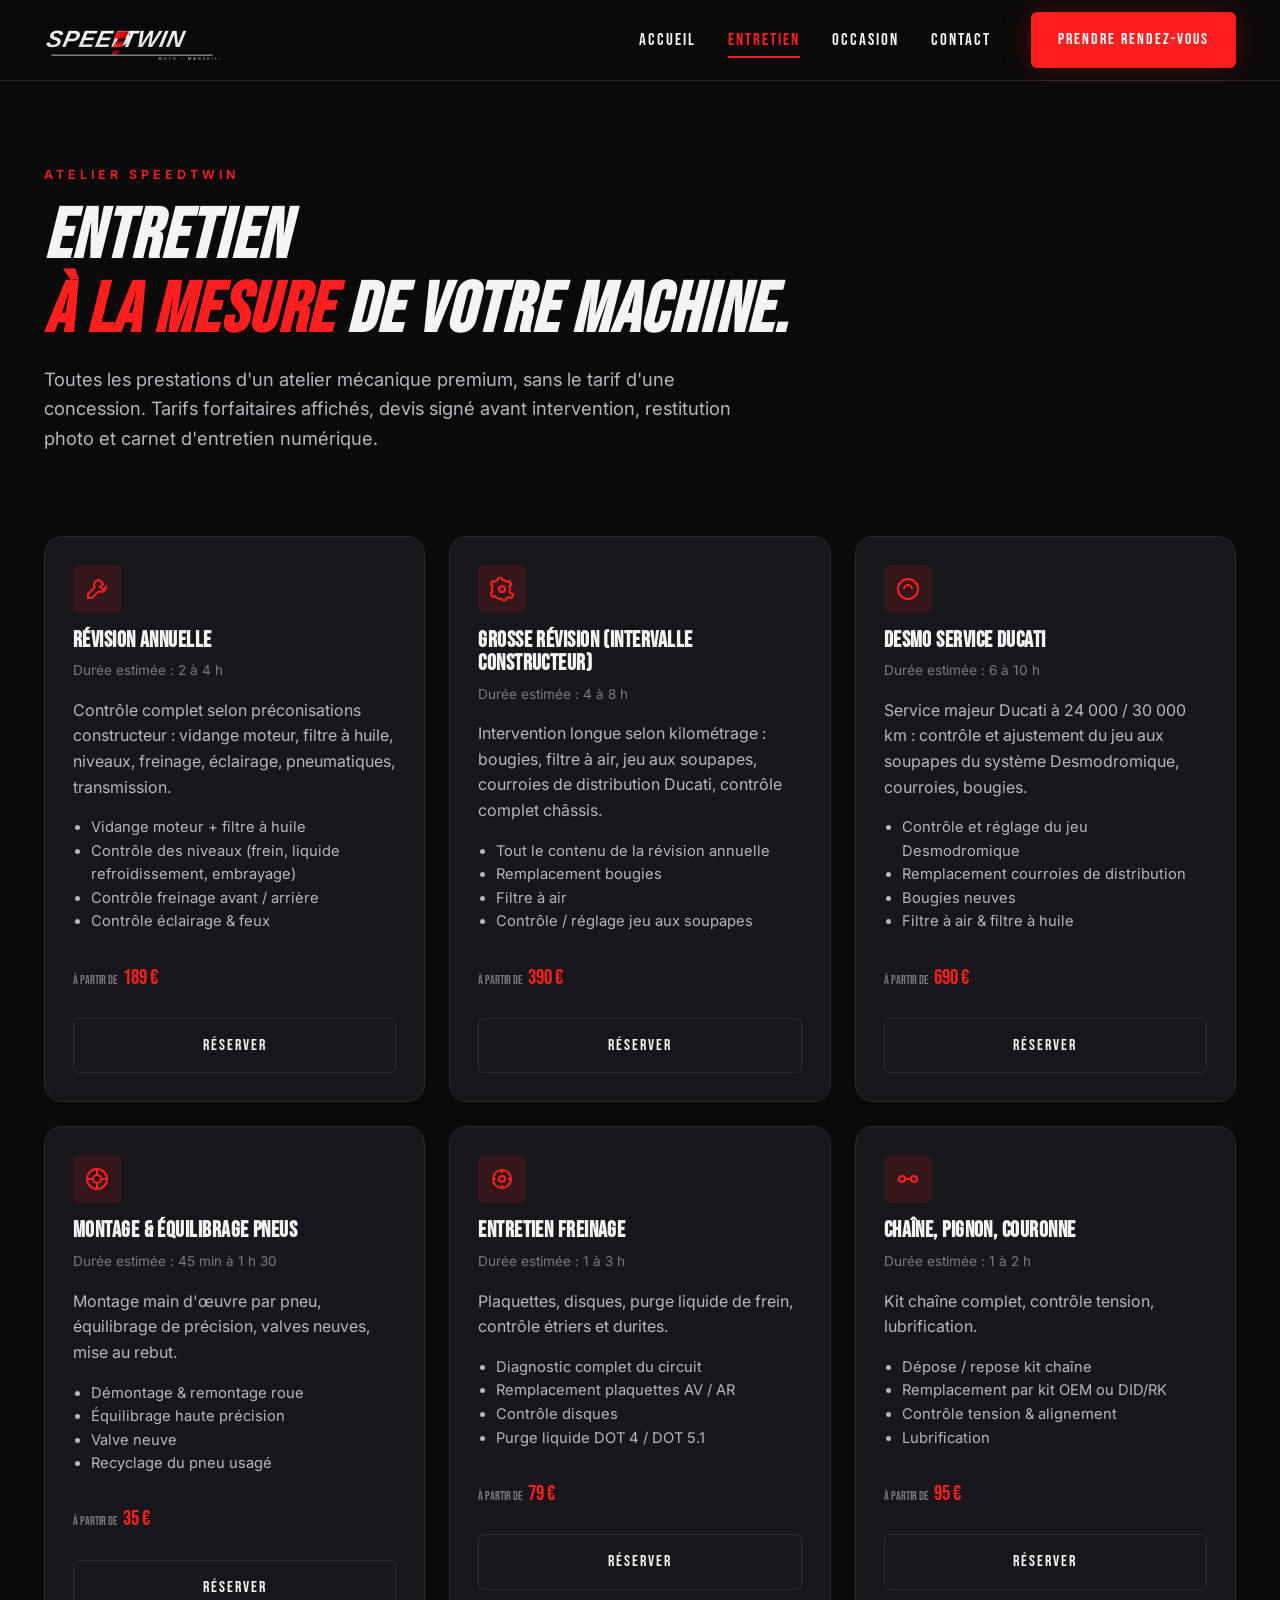
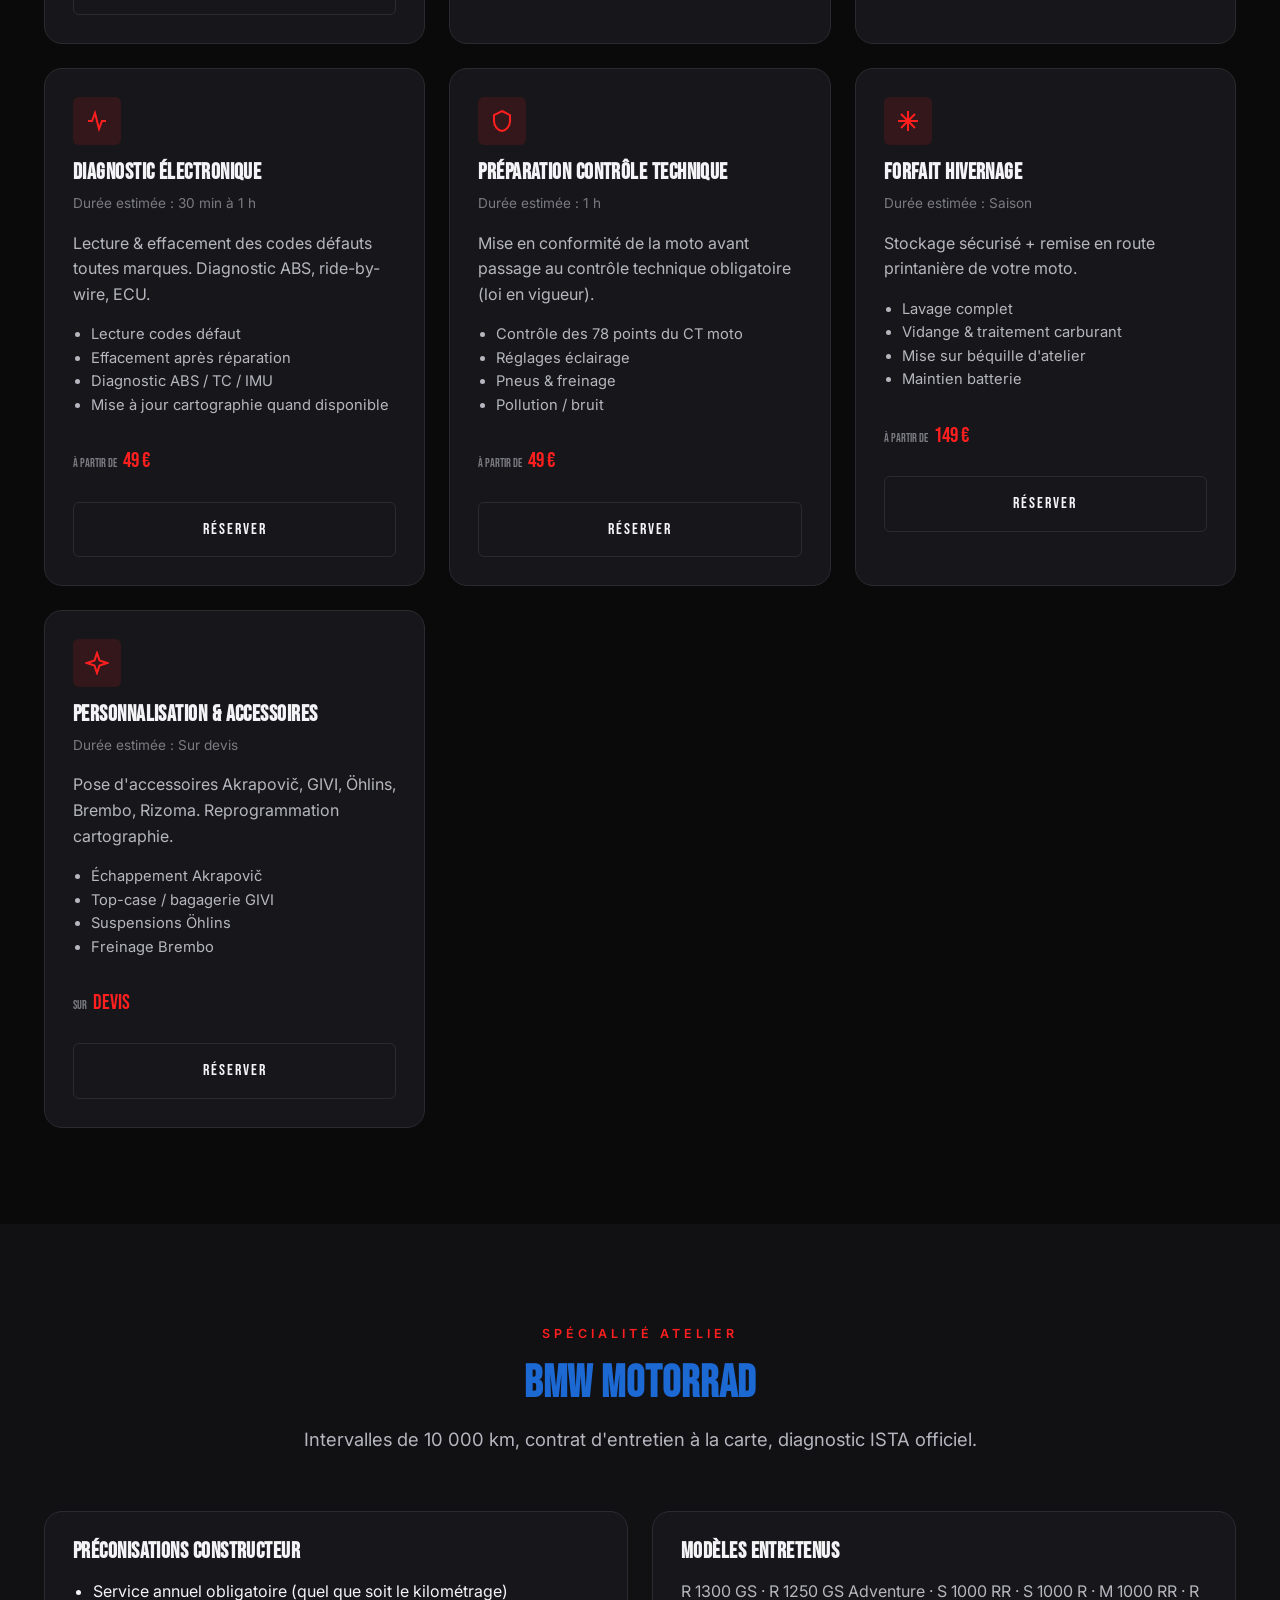
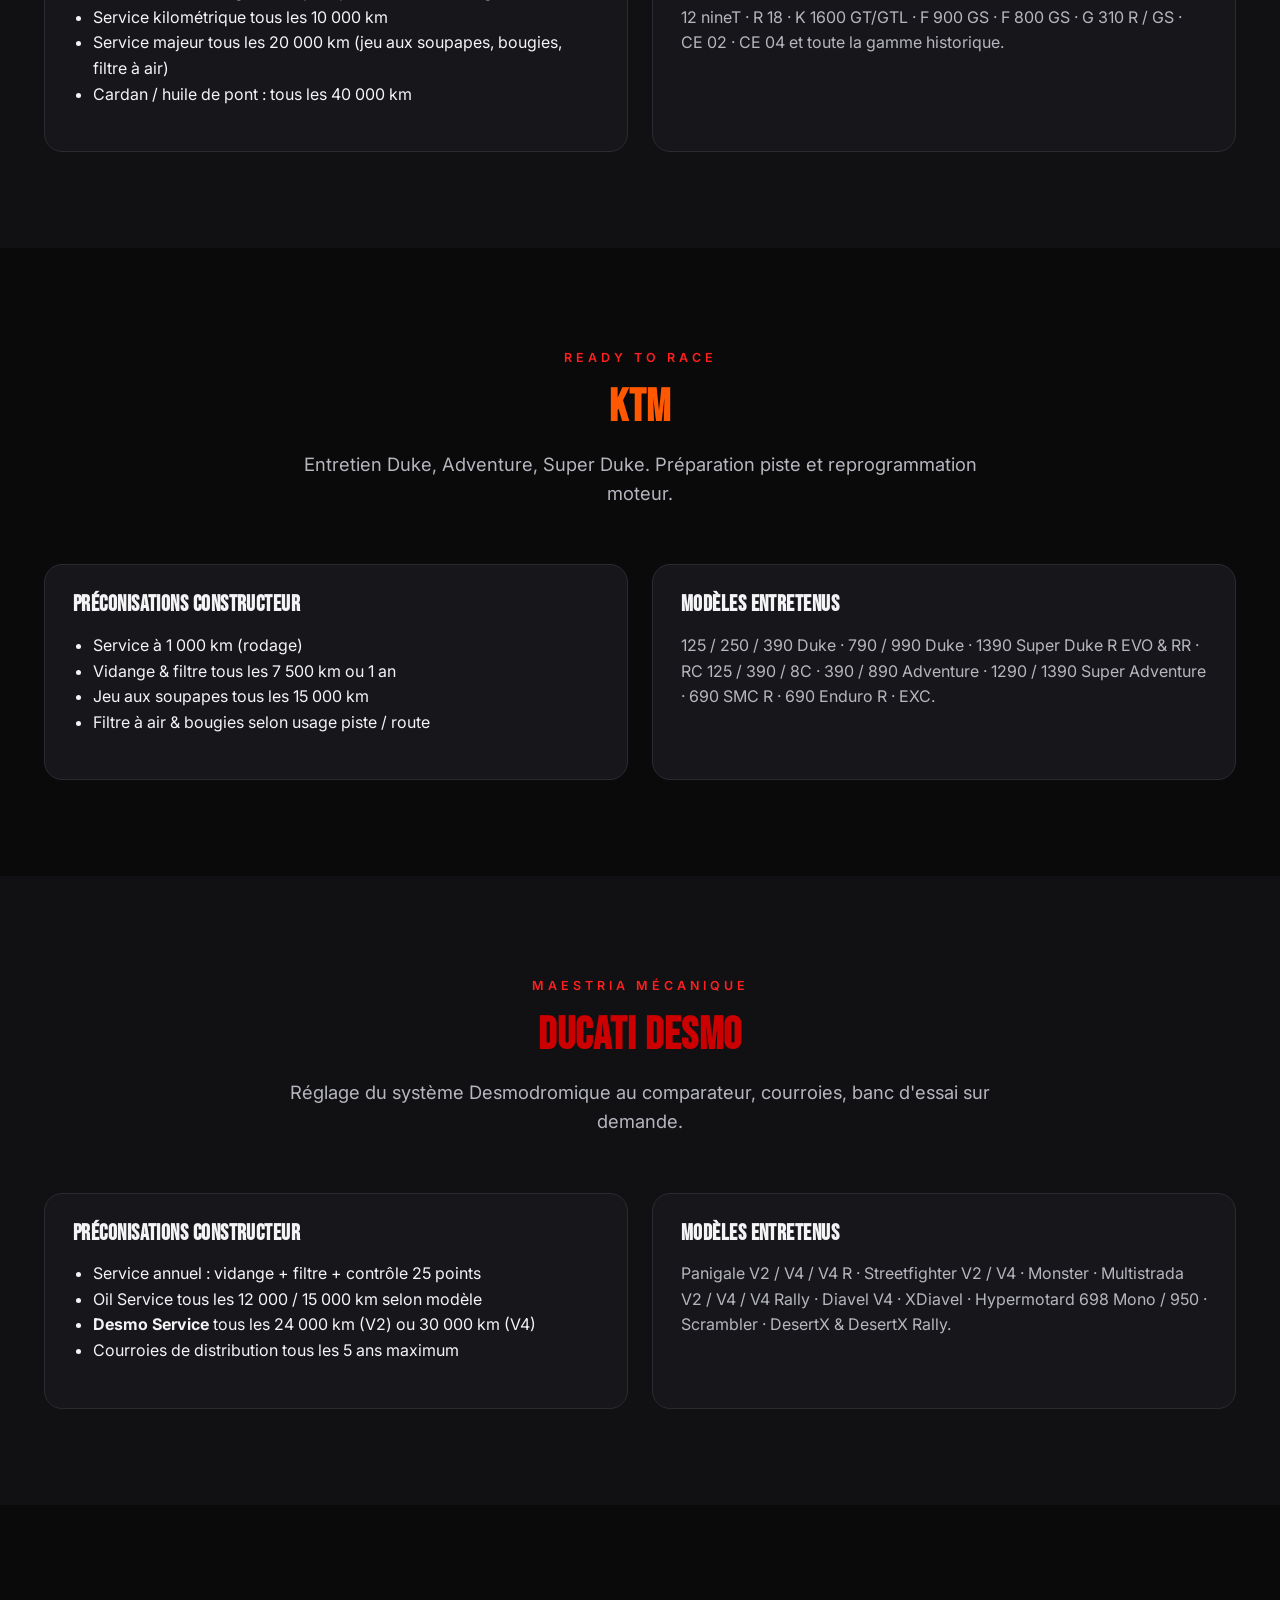
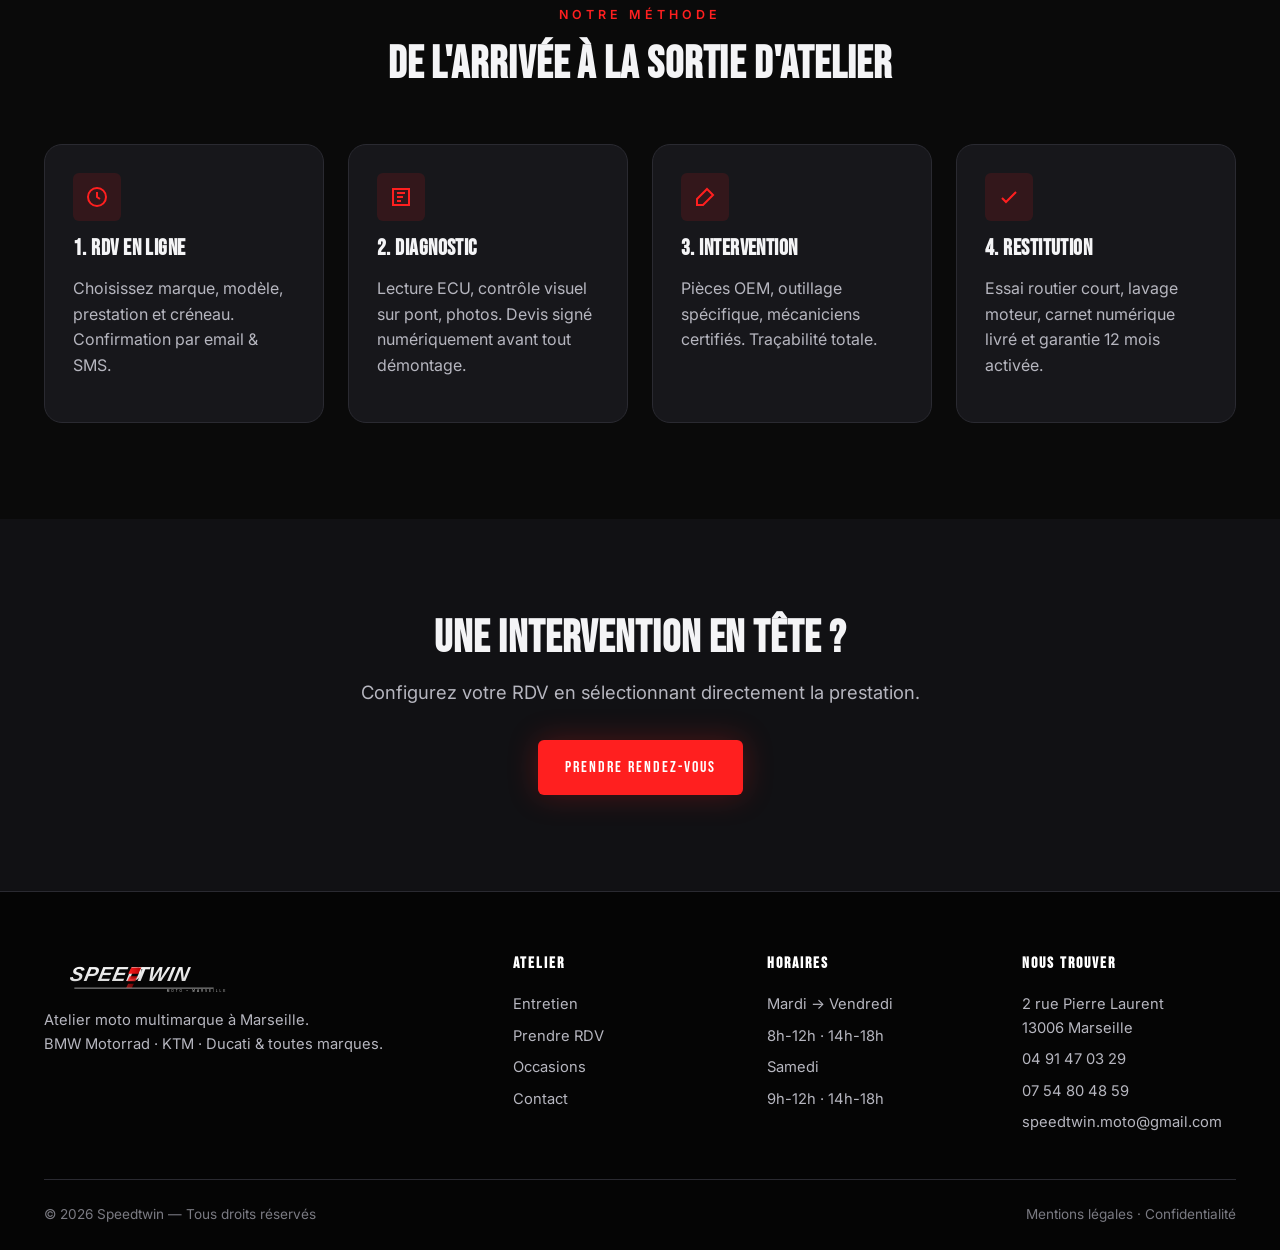
==== entretien.html @ 41dbebc7 "Initial site Speedtwin - atelier moto multimarque - Pages: accueil, entretien, rendez-vous (wizard 5" ====
<!doctype html>
<html lang="fr">
<head>
  <meta charset="utf-8">
  <meta name="viewport" content="width=device-width, initial-scale=1, viewport-fit=cover">
  <meta name="theme-color" content="#0a0a0a">

  <title>Entretien moto BMW, KTM, Ducati à Marseille | Speedtwin</title>
  <meta name="description" content="Révision constructeur, Desmo service Ducati, vidange, freinage, distribution. Tarifs transparents et délais de 48 h à Marseille.">
  <link rel="canonical" href="https://speedtwin-moto.fr/entretien.html">

  <meta property="og:title" content="Entretien moto à Marseille — Speedtwin">
  <meta property="og:description" content="Toutes les prestations atelier : révision, vidange, freinage, Desmo service Ducati, distribution, diagnostic.">
  <meta property="og:image" content="https://speedtwin-moto.fr/assets/img/og-cover.png">
  <meta property="og:type" content="website">

  <link rel="icon" type="image/svg+xml" href="assets/img/favicon.svg">
  <link rel="preconnect" href="https://fonts.googleapis.com">
  <link rel="preconnect" href="https://fonts.gstatic.com" crossorigin>
  <link href="https://fonts.googleapis.com/css2?family=Bebas+Neue&family=Inter:wght@400;500;600;700&display=swap" rel="stylesheet">
  <link rel="stylesheet" href="assets/css/style.css">

  <script type="application/ld+json">
  {
    "@context": "https://schema.org",
    "@type": "Service",
    "serviceType": "Entretien moto",
    "provider": { "@type": "MotorcycleRepair", "name": "Speedtwin", "url": "https://speedtwin-moto.fr/" },
    "areaServed": "Marseille",
    "hasOfferCatalog": {
      "@type": "OfferCatalog",
      "name": "Prestations Speedtwin",
      "itemListElement": [
        { "@type": "Offer", "itemOffered": { "@type": "Service", "name": "Révision annuelle" }, "price": "189", "priceCurrency": "EUR" },
        { "@type": "Offer", "itemOffered": { "@type": "Service", "name": "Grosse révision" }, "price": "390", "priceCurrency": "EUR" },
        { "@type": "Offer", "itemOffered": { "@type": "Service", "name": "Desmo Service Ducati" }, "price": "690", "priceCurrency": "EUR" }
      ]
    }
  }
  </script>
</head>
<body>
  <a href="#main" class="skip-link">Aller au contenu principal</a>

  <header class="site-header">
    <div class="container nav">
      <a href="index.html" class="nav__logo" aria-label="Accueil Speedtwin">
        <img src="assets/img/logo.svg" alt="Speedtwin" width="220" height="55">
      </a>
      <button class="nav__burger" aria-label="Ouvrir le menu" aria-expanded="false" aria-controls="nav-menu">
        <span></span>
      </button>
      <ul class="nav__menu" id="nav-menu">
        <li><a class="nav__link" href="index.html">Accueil</a></li>
        <li><a class="nav__link" href="entretien.html">Entretien</a></li>
        <li><a class="nav__link" href="occasion.html">Occasion</a></li>
        <li><a class="nav__link" href="contact.html">Contact</a></li>
        <li><a class="btn btn--primary nav__cta" href="rendez-vous.html">Prendre rendez-vous</a></li>
      </ul>
    </div>
  </header>

  <main id="main">
    <section style="padding-top:80px;padding-bottom:32px;">
      <div class="container" data-reveal>
        <span class="eyebrow">Atelier Speedtwin</span>
        <h1>Entretien<br><span class="text-accent" style="font-style:italic;">à la mesure</span> de votre machine.</h1>
        <p class="lead mt-2">
          Toutes les prestations d'un atelier mécanique premium, sans le tarif d'une concession.
          Tarifs forfaitaires affichés, devis signé avant intervention, restitution photo et carnet d'entretien numérique.
        </p>
      </div>
    </section>

    <!-- Liste des prestations -->
    <section style="padding-top:32px;" data-reveal>
      <div class="container">
        <div class="grid grid-3" id="services-grid"></div>
      </div>
    </section>

    <!-- Spécialités par marque -->
    <section class="section--alt" id="bmw" data-reveal>
      <div class="container">
        <header class="section__head">
          <span class="eyebrow">Spécialité atelier</span>
          <h2 style="color:var(--color-bmw);">BMW Motorrad</h2>
          <p class="lead" style="margin-inline:auto;">Intervalles de 10 000 km, contrat d'entretien à la carte, diagnostic ISTA officiel.</p>
        </header>
        <div class="grid grid-2">
          <div class="card">
            <h3>Préconisations constructeur</h3>
            <ul style="padding-left:20px;">
              <li>Service annuel obligatoire (quel que soit le kilométrage)</li>
              <li>Service kilométrique tous les 10 000 km</li>
              <li>Service majeur tous les 20 000 km (jeu aux soupapes, bougies, filtre à air)</li>
              <li>Cardan / huile de pont : tous les 40 000 km</li>
            </ul>
          </div>
          <div class="card">
            <h3>Modèles entretenus</h3>
            <p class="text-dim">R 1300 GS · R 1250 GS Adventure · S 1000 RR · S 1000 R · M 1000 RR · R 12 nineT · R 18 · K 1600 GT/GTL · F 900 GS · F 800 GS · G 310 R / GS · CE 02 · CE 04 et toute la gamme historique.</p>
          </div>
        </div>
      </div>
    </section>

    <section id="ktm" data-reveal>
      <div class="container">
        <header class="section__head">
          <span class="eyebrow">Ready to Race</span>
          <h2 style="color:var(--color-ktm);">KTM</h2>
          <p class="lead" style="margin-inline:auto;">Entretien Duke, Adventure, Super Duke. Préparation piste et reprogrammation moteur.</p>
        </header>
        <div class="grid grid-2">
          <div class="card">
            <h3>Préconisations constructeur</h3>
            <ul style="padding-left:20px;">
              <li>Service à 1 000 km (rodage)</li>
              <li>Vidange & filtre tous les 7 500 km ou 1 an</li>
              <li>Jeu aux soupapes tous les 15 000 km</li>
              <li>Filtre à air & bougies selon usage piste / route</li>
            </ul>
          </div>
          <div class="card">
            <h3>Modèles entretenus</h3>
            <p class="text-dim">125 / 250 / 390 Duke · 790 / 990 Duke · 1390 Super Duke R EVO & RR · RC 125 / 390 / 8C · 390 / 890 Adventure · 1290 / 1390 Super Adventure · 690 SMC R · 690 Enduro R · EXC.</p>
          </div>
        </div>
      </div>
    </section>

    <section class="section--alt" id="ducati" data-reveal>
      <div class="container">
        <header class="section__head">
          <span class="eyebrow">Maestria mécanique</span>
          <h2 style="color:var(--color-ducati);">Ducati Desmo</h2>
          <p class="lead" style="margin-inline:auto;">Réglage du système Desmodromique au comparateur, courroies, banc d'essai sur demande.</p>
        </header>
        <div class="grid grid-2">
          <div class="card">
            <h3>Préconisations constructeur</h3>
            <ul style="padding-left:20px;">
              <li>Service annuel : vidange + filtre + contrôle 25 points</li>
              <li>Oil Service tous les 12 000 / 15 000 km selon modèle</li>
              <li><strong>Desmo Service</strong> tous les 24 000 km (V2) ou 30 000 km (V4)</li>
              <li>Courroies de distribution tous les 5 ans maximum</li>
            </ul>
          </div>
          <div class="card">
            <h3>Modèles entretenus</h3>
            <p class="text-dim">Panigale V2 / V4 / V4 R · Streetfighter V2 / V4 · Monster · Multistrada V2 / V4 / V4 Rally · Diavel V4 · XDiavel · Hypermotard 698 Mono / 950 · Scrambler · DesertX & DesertX Rally.</p>
          </div>
        </div>
      </div>
    </section>

    <!-- Process -->
    <section data-reveal>
      <div class="container">
        <header class="section__head">
          <span class="eyebrow">Notre méthode</span>
          <h2>De l'arrivée à la sortie d'atelier</h2>
        </header>
        <div class="grid grid-4">
          <div class="card">
            <span class="card__icon"><svg viewBox="0 0 24 24" fill="none" stroke="currentColor" stroke-width="2"><circle cx="12" cy="12" r="9"/><path d="M12 7v5l3 2"/></svg></span>
            <h3>1. RDV en ligne</h3>
            <p class="text-dim">Choisissez marque, modèle, prestation et créneau. Confirmation par email & SMS.</p>
          </div>
          <div class="card">
            <span class="card__icon"><svg viewBox="0 0 24 24" fill="none" stroke="currentColor" stroke-width="2"><path d="M4 4h16v16H4z"/><path d="M8 8h8M8 12h6M8 16h4"/></svg></span>
            <h3>2. Diagnostic</h3>
            <p class="text-dim">Lecture ECU, contrôle visuel sur pont, photos. Devis signé numériquement avant tout démontage.</p>
          </div>
          <div class="card">
            <span class="card__icon"><svg viewBox="0 0 24 24" fill="none" stroke="currentColor" stroke-width="2"><path d="M14 4l6 6-10 10H4v-6z"/></svg></span>
            <h3>3. Intervention</h3>
            <p class="text-dim">Pièces OEM, outillage spécifique, mécaniciens certifiés. Traçabilité totale.</p>
          </div>
          <div class="card">
            <span class="card__icon"><svg viewBox="0 0 24 24" fill="none" stroke="currentColor" stroke-width="2"><path d="M5 13l4 4L19 7"/></svg></span>
            <h3>4. Restitution</h3>
            <p class="text-dim">Essai routier court, lavage moteur, carnet numérique livré et garantie 12 mois activée.</p>
          </div>
        </div>
      </div>
    </section>

    <section class="section--alt" data-reveal>
      <div class="container text-center">
        <h2>Une intervention en tête ?</h2>
        <p class="lead" style="margin: 16px auto 32px;">Configurez votre RDV en sélectionnant directement la prestation.</p>
        <a href="rendez-vous.html" class="btn btn--primary">Prendre rendez-vous</a>
      </div>
    </section>
  </main>

  <footer class="footer">
    <div class="container">
      <div class="footer__grid">
        <div class="footer__brand">
          <img src="assets/img/logo.svg" alt="Speedtwin" width="200" height="50">
          <p>Atelier moto multimarque à Marseille.<br>BMW Motorrad · KTM · Ducati & toutes marques.</p>
        </div>
        <div>
          <h4>Atelier</h4>
          <ul>
            <li><a href="entretien.html">Entretien</a></li>
            <li><a href="rendez-vous.html">Prendre RDV</a></li>
            <li><a href="occasion.html">Occasions</a></li>
            <li><a href="contact.html">Contact</a></li>
          </ul>
        </div>
        <div>
          <h4>Horaires</h4>
          <ul>
            <li>Mardi → Vendredi</li>
            <li>8h-12h · 14h-18h</li>
            <li>Samedi</li>
            <li>9h-12h · 14h-18h</li>
          </ul>
        </div>
        <div>
          <h4>Nous trouver</h4>
          <ul>
            <li>2 rue Pierre Laurent<br>13006 Marseille</li>
            <li><a href="tel:+33491470329">04 91 47 03 29</a></li>
            <li><a href="tel:+33754804859">07 54 80 48 59</a></li>
            <li><a href="mailto:speedtwin.moto@gmail.com">speedtwin.moto@gmail.com</a></li>
          </ul>
        </div>
      </div>
      <div class="footer__bottom">
        <span>© <span id="y"></span> Speedtwin — Tous droits réservés</span>
        <span><a href="mentions-legales.html">Mentions légales</a> · <a href="mentions-legales.html#confidentialite">Confidentialité</a></span>
      </div>
    </div>
  </footer>

  <script src="assets/js/data.js"></script>
  <script src="assets/js/main.js"></script>
  <script>
    document.getElementById("y").textContent = new Date().getFullYear();

    const ICONS = {
      wrench: '<svg viewBox="0 0 24 24" fill="none" stroke="currentColor" stroke-width="2"><path d="M14 3a5 5 0 0 0-5 5c0 .9.3 1.7.7 2.4L3 17v4h4l6.6-6.6c.7.3 1.5.6 2.4.6a5 5 0 0 0 5-5l-3 3-3-3 3-3a5 5 0 0 0-3-3z"/></svg>',
      gear: '<svg viewBox="0 0 24 24" fill="none" stroke="currentColor" stroke-width="2"><circle cx="12" cy="12" r="3"/><path d="M19.4 15a7.97 7.97 0 0 0 0-6l2.1-1.6-2-3.4-2.5 1A8 8 0 0 0 12 2.5L11.5 0h-3l-.5 2.5A8 8 0 0 0 5 5L2.5 4l-2 3.4L2.6 9a8 8 0 0 0 0 6L.5 16.6l2 3.4 2.5-1a8 8 0 0 0 7 3l.5 2h3l.5-2.5a8 8 0 0 0 3-1.5l2.5 1 2-3.4z"/></svg>',
      ducati: '<svg viewBox="0 0 24 24" fill="none" stroke="currentColor" stroke-width="2"><circle cx="12" cy="12" r="10"/><path d="M8 12a4 4 0 1 1 8 0"/></svg>',
      tire: '<svg viewBox="0 0 24 24" fill="none" stroke="currentColor" stroke-width="2"><circle cx="12" cy="12" r="10"/><circle cx="12" cy="12" r="4"/><path d="M12 2v6M12 16v6M2 12h6M16 12h6"/></svg>',
      brake: '<svg viewBox="0 0 24 24" fill="none" stroke="currentColor" stroke-width="2"><circle cx="12" cy="12" r="9"/><circle cx="12" cy="12" r="3"/><path d="M12 3v3M12 18v3M3 12h3M18 12h3"/></svg>',
      chain: '<svg viewBox="0 0 24 24" fill="none" stroke="currentColor" stroke-width="2"><circle cx="6" cy="12" r="3"/><circle cx="18" cy="12" r="3"/><path d="M9 12h6"/></svg>',
      diag: '<svg viewBox="0 0 24 24" fill="none" stroke="currentColor" stroke-width="2"><path d="M3 12h4l3-8 4 16 3-8h4"/></svg>',
      shield: '<svg viewBox="0 0 24 24" fill="none" stroke="currentColor" stroke-width="2"><path d="M12 2l8 4v6c0 5-3.5 9.5-8 10-4.5-.5-8-5-8-10V6l8-4z"/></svg>',
      snow: '<svg viewBox="0 0 24 24" fill="none" stroke="currentColor" stroke-width="2"><path d="M12 2v20M2 12h20M5 5l14 14M19 5L5 19"/></svg>',
      spark: '<svg viewBox="0 0 24 24" fill="none" stroke="currentColor" stroke-width="2"><path d="M12 2l2.5 7.5L22 12l-7.5 2.5L12 22l-2.5-7.5L2 12l7.5-2.5z"/></svg>'
    };

    const sg = document.getElementById("services-grid");
    if (sg && window.SPEEDTWIN_DATA) {
      window.SPEEDTWIN_DATA.services.forEach(s => {
        const card = document.createElement("article");
        card.className = "card";
        card.innerHTML =
          '<span class="card__icon" aria-hidden="true">' + (ICONS[s.icon] || ICONS.wrench) + '</span>' +
          '<h3>' + s.title + '</h3>' +
          '<p class="card__meta">Durée estimée : ' + s.duration + '</p>' +
          '<p class="text-dim">' + s.desc + '</p>' +
          '<ul style="padding-left:18px;margin-top:12px;color:var(--color-text-dim);font-size:0.92rem;">' +
            s.includes.slice(0,4).map(i => '<li>' + i + '</li>').join('') +
          '</ul>' +
          (s.priceFrom > 0
            ? '<div class="card__price"><small>à partir de</small>' + s.priceFrom + ' €</div>'
            : '<div class="card__price"><small>sur</small>devis</div>') +
          '<a href="rendez-vous.html?service=' + s.id + '" class="btn btn--ghost btn--block mt-3">Réserver</a>';
        sg.appendChild(card);
      });
    }
  </script>
</body>
</html>
---- assets/css/style.css ----
/* ==========================================================================
   Speedtwin - Design System
   Atelier moto multimarque - Marseille
   ========================================================================== */

/* --- 1. Tokens --- */
:root {
  --color-bg: #0a0a0a;
  --color-bg-2: #111114;
  --color-surface: #17171b;
  --color-surface-2: #1f1f25;
  --color-border: #2a2a31;
  --color-text: #f4f4f6;
  --color-text-dim: #b6b6bf;
  --color-text-muted: #7a7a82;
  --color-accent: #ff1f1f;
  --color-accent-hot: #ff4d4d;
  --color-accent-dim: #b30000;
  --color-gold: #d4af37;
  --color-success: #2ecc71;
  --color-warning: #f5a623;
  --color-bmw: #1c69d4;
  --color-ktm: #ff5800;
  --color-ducati: #cc0000;

  --radius-sm: 6px;
  --radius-md: 10px;
  --radius-lg: 18px;
  --radius-xl: 28px;

  --shadow-sm: 0 2px 8px rgba(0,0,0,0.4);
  --shadow-md: 0 12px 32px rgba(0,0,0,0.5);
  --shadow-glow: 0 0 30px rgba(255,31,31,0.25);

  --font-display: "Bebas Neue", "Oswald", "Arial Narrow", sans-serif;
  --font-body: "Inter", "Helvetica Neue", system-ui, -apple-system, sans-serif;

  --container: 1240px;
  --header-h: 80px;

  --ease: cubic-bezier(0.22, 1, 0.36, 1);
}

/* --- 2. Reset --- */
*, *::before, *::after { box-sizing: border-box; }
html { scroll-behavior: smooth; -webkit-text-size-adjust: 100%; }
body {
  margin: 0;
  font-family: var(--font-body);
  font-size: 16px;
  line-height: 1.6;
  color: var(--color-text);
  background: var(--color-bg);
  -webkit-font-smoothing: antialiased;
  -moz-osx-font-smoothing: grayscale;
}
img, svg, video { max-width: 100%; display: block; }
a { color: inherit; text-decoration: none; transition: color .2s var(--ease); }
a:hover { color: var(--color-accent); }
button { font-family: inherit; cursor: pointer; border: 0; background: none; color: inherit; }
input, select, textarea {
  font-family: inherit;
  font-size: 1rem;
  color: var(--color-text);
  background: var(--color-surface);
  border: 1px solid var(--color-border);
  border-radius: var(--radius-sm);
  padding: 12px 14px;
  width: 100%;
  transition: border-color .15s var(--ease), box-shadow .15s var(--ease);
}
input:focus, select:focus, textarea:focus {
  outline: 0;
  border-color: var(--color-accent);
  box-shadow: 0 0 0 3px rgba(255,31,31,0.2);
}

/* --- 3. Layout --- */
.container {
  width: 100%;
  max-width: var(--container);
  margin: 0 auto;
  padding: 0 24px;
}
section { padding: 96px 0; position: relative; }
@media (max-width: 768px) { section { padding: 64px 0; } }

.grid { display: grid; gap: 24px; }
.grid-2 { grid-template-columns: repeat(2, 1fr); }
.grid-3 { grid-template-columns: repeat(3, 1fr); }
.grid-4 { grid-template-columns: repeat(4, 1fr); }
@media (max-width: 980px) {
  .grid-3, .grid-4 { grid-template-columns: repeat(2, 1fr); }
}
@media (max-width: 640px) {
  .grid-2, .grid-3, .grid-4 { grid-template-columns: 1fr; }
}

/* --- 4. Typography --- */
h1, h2, h3, h4 { font-family: var(--font-display); font-weight: 700; line-height: 1.05; margin: 0; letter-spacing: 0.02em; }
h1 { font-size: clamp(2.4rem, 6vw, 4.4rem); font-style: italic; text-transform: uppercase; }
h2 { font-size: clamp(1.8rem, 4vw, 2.8rem); text-transform: uppercase; }
h3 { font-size: 1.4rem; text-transform: uppercase; }
.eyebrow {
  display: inline-block;
  font-size: 0.78rem;
  letter-spacing: 4px;
  text-transform: uppercase;
  color: var(--color-accent);
  font-weight: 600;
  margin-bottom: 16px;
}
.lead { font-size: 1.15rem; color: var(--color-text-dim); max-width: 720px; }

/* --- 5. Buttons --- */
.btn {
  display: inline-flex; align-items: center; gap: 10px;
  padding: 14px 26px;
  font-family: var(--font-display);
  font-size: 1rem; letter-spacing: 2px;
  text-transform: uppercase;
  border-radius: var(--radius-sm);
  transition: transform .15s var(--ease), background .2s var(--ease), box-shadow .2s var(--ease);
  cursor: pointer;
  border: 1px solid transparent;
}
.btn--primary { background: var(--color-accent); color: #fff; box-shadow: var(--shadow-glow); }
.btn--primary:hover { background: var(--color-accent-hot); color: #fff; transform: translateY(-2px); }
.btn--ghost { background: transparent; color: var(--color-text); border-color: var(--color-border); }
.btn--ghost:hover { border-color: var(--color-accent); color: var(--color-accent); }
.btn--block { width: 100%; justify-content: center; }
.btn[disabled] { opacity: 0.4; pointer-events: none; }

/* --- 6. Header / Nav --- */
.site-header {
  position: sticky; top: 0; z-index: 50;
  background: rgba(10,10,10,0.85);
  backdrop-filter: blur(14px);
  -webkit-backdrop-filter: blur(14px);
  border-bottom: 1px solid var(--color-border);
}
.nav {
  display: flex; align-items: center; justify-content: space-between;
  height: var(--header-h);
}
.nav__logo img { height: 44px; width: auto; }
.nav__menu {
  display: flex; align-items: center; gap: 32px;
  list-style: none; margin: 0; padding: 0;
}
.nav__link {
  font-family: var(--font-display);
  font-size: 1.05rem;
  letter-spacing: 2px;
  text-transform: uppercase;
  position: relative;
  padding: 6px 0;
}
.nav__link.active { color: var(--color-accent); }
.nav__link.active::after,
.nav__link:hover::after {
  content: ""; position: absolute; left: 0; right: 0; bottom: -2px;
  height: 2px; background: var(--color-accent);
}
.nav__cta { margin-left: 8px; }

.nav__burger {
  display: none;
  width: 44px; height: 44px;
  align-items: center; justify-content: center;
}
.nav__burger span {
  display: block; width: 24px; height: 2px; background: #fff;
  position: relative;
}
.nav__burger span::before,
.nav__burger span::after {
  content: ""; position: absolute; left: 0; right: 0; height: 2px; background: #fff;
}
.nav__burger span::before { top: -7px; }
.nav__burger span::after { top: 7px; }

@media (max-width: 980px) {
  .nav__menu {
    position: fixed; inset: var(--header-h) 0 auto 0;
    flex-direction: column; align-items: stretch;
    background: var(--color-bg-2);
    padding: 24px;
    border-bottom: 1px solid var(--color-border);
    transform: translateY(-110%);
    transition: transform .3s var(--ease);
    gap: 4px;
  }
  .nav__menu.open { transform: translateY(0); }
  .nav__menu li { border-bottom: 1px solid var(--color-border); }
  .nav__menu li:last-child { border-bottom: 0; }
  .nav__link { display: block; padding: 16px 0; }
  .nav__cta { margin: 16px 0 0 0; }
  .nav__burger { display: inline-flex; }
}

/* --- 7. Hero --- */
.hero {
  position: relative;
  min-height: calc(100vh - var(--header-h));
  display: flex; align-items: center;
  overflow: hidden;
  background:
    radial-gradient(ellipse at 70% 30%, rgba(255,31,31,0.18), transparent 60%),
    radial-gradient(ellipse at 0% 80%, rgba(28,105,212,0.12), transparent 60%),
    linear-gradient(180deg, #0a0a0a 0%, #050505 100%);
}
.hero__cubes {
  position: absolute; inset: 0;
  background-image:
    linear-gradient(rgba(255,255,255,0.04) 1px, transparent 1px),
    linear-gradient(90deg, rgba(255,255,255,0.04) 1px, transparent 1px);
  background-size: 80px 80px;
  mask-image: radial-gradient(ellipse at center, #000 30%, transparent 80%);
  pointer-events: none;
}
.hero__content { position: relative; z-index: 2; max-width: 760px; padding: 80px 0; }
.hero__content h1 strong {
  color: var(--color-accent);
  font-style: italic;
  font-weight: 700;
}
.hero__sub {
  font-size: 1.2rem;
  color: var(--color-text-dim);
  margin: 24px 0 36px;
  max-width: 560px;
}
.hero__cta { display: flex; flex-wrap: wrap; gap: 16px; }
.hero__meta {
  display: flex; gap: 32px; margin-top: 56px;
  flex-wrap: wrap;
}
.hero__meta div { display: flex; gap: 12px; align-items: center; }
.hero__meta strong { color: #fff; font-family: var(--font-display); font-size: 1.6rem; }
.hero__meta span { color: var(--color-text-dim); font-size: 0.9rem; }

/* --- 8. Cards --- */
.card {
  background: var(--color-surface);
  border: 1px solid var(--color-border);
  border-radius: var(--radius-lg);
  padding: 28px;
  transition: transform .2s var(--ease), border-color .2s var(--ease), box-shadow .2s var(--ease);
  position: relative;
  overflow: hidden;
}
.card:hover {
  transform: translateY(-4px);
  border-color: var(--color-accent);
  box-shadow: var(--shadow-md);
}
.card__icon {
  width: 48px; height: 48px;
  display: inline-flex; align-items: center; justify-content: center;
  border-radius: var(--radius-sm);
  background: rgba(255,31,31,0.12);
  color: var(--color-accent);
  margin-bottom: 16px;
}
.card__icon svg { width: 24px; height: 24px; }
.card h3 { margin-bottom: 8px; }
.card__meta { font-size: 0.85rem; color: var(--color-text-muted); margin: 4px 0 12px; }
.card__price {
  display: inline-block;
  font-family: var(--font-display);
  font-size: 1.3rem;
  color: var(--color-accent);
  margin-top: 12px;
}
.card__price small { font-size: 0.75rem; color: var(--color-text-muted); margin-right: 6px; }

/* --- 9. Brand chips --- */
.brand-grid { display: grid; grid-template-columns: repeat(3, 1fr); gap: 24px; }
@media (max-width: 768px) { .brand-grid { grid-template-columns: 1fr; } }
.brand-card {
  background: var(--color-surface);
  border: 1px solid var(--color-border);
  border-radius: var(--radius-lg);
  padding: 40px 32px;
  text-align: center;
  position: relative;
  overflow: hidden;
  transition: transform .25s var(--ease), border-color .25s var(--ease);
}
.brand-card:hover { transform: translateY(-6px); }
.brand-card::before {
  content: ""; position: absolute; inset: 0;
  background: linear-gradient(135deg, var(--brand-color, var(--color-accent)) 0%, transparent 60%);
  opacity: 0.08; pointer-events: none;
}
.brand-card[data-brand="bmw"] { --brand-color: var(--color-bmw); }
.brand-card[data-brand="ktm"] { --brand-color: var(--color-ktm); }
.brand-card[data-brand="ducati"] { --brand-color: var(--color-ducati); }
.brand-card:hover { border-color: var(--brand-color, var(--color-accent)); }
.brand-card__logo { height: 80px; display: flex; align-items: center; justify-content: center; margin-bottom: 24px; }
.brand-card__logo svg, .brand-card__logo img { max-height: 80px; max-width: 200px; }
.brand-card__models { color: var(--color-text-dim); font-size: 0.95rem; }

/* --- 10. Packages --- */
.pack {
  background: var(--color-surface);
  border: 1px solid var(--color-border);
  border-radius: var(--radius-lg);
  padding: 36px 30px;
  position: relative;
  display: flex; flex-direction: column;
}
.pack--featured {
  border-color: var(--color-accent);
  background: linear-gradient(160deg, rgba(255,31,31,0.08), transparent 60%), var(--color-surface);
  box-shadow: var(--shadow-glow);
}
.pack__badge {
  position: absolute; top: -14px; left: 50%; transform: translateX(-50%);
  background: var(--color-accent);
  color: #fff;
  font-family: var(--font-display); letter-spacing: 2px;
  padding: 6px 14px; border-radius: 999px; font-size: 0.78rem;
}
.pack__price {
  font-family: var(--font-display);
  font-size: 3rem;
  color: #fff;
  margin: 16px 0;
  display: flex; align-items: baseline; gap: 6px;
}
.pack__price small { font-size: 1rem; color: var(--color-text-muted); }
.pack ul { list-style: none; padding: 0; margin: 16px 0 28px; }
.pack ul li {
  padding: 10px 0 10px 28px;
  border-bottom: 1px solid var(--color-border);
  position: relative;
  color: var(--color-text-dim);
}
.pack ul li::before {
  content: ""; position: absolute; left: 0; top: 14px;
  width: 16px; height: 16px;
  background: var(--color-accent);
  mask: url("data:image/svg+xml;utf8,<svg xmlns='http://www.w3.org/2000/svg' viewBox='0 0 24 24'><path d='M9 16.2l-3.5-3.5L4 14.2l5 5L20 8.2l-1.5-1.5z' fill='black'/></svg>") center/contain no-repeat;
}

/* --- 11. Booking wizard --- */
.wizard {
  background: var(--color-surface);
  border: 1px solid var(--color-border);
  border-radius: var(--radius-xl);
  padding: 40px;
  box-shadow: var(--shadow-md);
}
@media (max-width: 768px) { .wizard { padding: 24px; border-radius: var(--radius-lg); } }
.wizard__steps {
  display: flex; gap: 0;
  margin-bottom: 32px;
  list-style: none; padding: 0;
  position: relative;
  flex-wrap: wrap;
}
.wizard__step {
  flex: 1; min-width: 90px;
  text-align: center;
  font-family: var(--font-display);
  letter-spacing: 1.5px;
  color: var(--color-text-muted);
  padding: 12px 8px;
  border-bottom: 2px solid var(--color-border);
  position: relative;
  font-size: 0.85rem;
}
.wizard__step.is-active { color: var(--color-accent); border-color: var(--color-accent); }
.wizard__step.is-done { color: #fff; border-color: var(--color-text); }
.wizard__step::before {
  content: counter(step);
  counter-increment: step;
  display: inline-flex; align-items: center; justify-content: center;
  width: 28px; height: 28px;
  background: var(--color-bg);
  border: 1px solid var(--color-border);
  border-radius: 50%;
  margin-right: 8px;
  font-size: 0.85rem;
}
.wizard__steps { counter-reset: step; }
.wizard__step.is-active::before { background: var(--color-accent); color: #fff; border-color: var(--color-accent); }
.wizard__step.is-done::before { background: #fff; color: #000; border-color: #fff; }

.wizard__panel { display: none; }
.wizard__panel.is-active { display: block; animation: fadein .25s var(--ease); }
@keyframes fadein { from { opacity: 0; transform: translateY(6px); } to { opacity: 1; transform: translateY(0); } }

.wizard__nav {
  margin-top: 32px;
  display: flex; gap: 16px; justify-content: space-between;
  flex-wrap: wrap;
}

.field-group { display: grid; gap: 16px; }
.field label {
  display: block; margin-bottom: 6px;
  font-size: 0.85rem; letter-spacing: 1px; text-transform: uppercase;
  color: var(--color-text-dim);
}
.field--required label::after {
  content: " *"; color: var(--color-accent);
}

.choice-grid {
  display: grid; grid-template-columns: repeat(auto-fit, minmax(180px, 1fr));
  gap: 12px;
}
.choice {
  padding: 18px;
  border: 1px solid var(--color-border);
  border-radius: var(--radius-md);
  background: var(--color-bg-2);
  cursor: pointer;
  transition: all .15s var(--ease);
  text-align: left;
  display: flex; flex-direction: column; gap: 4px;
}
.choice:hover { border-color: var(--color-accent); }
.choice.is-selected {
  border-color: var(--color-accent);
  background: linear-gradient(135deg, rgba(255,31,31,0.12), transparent);
  box-shadow: 0 0 0 2px rgba(255,31,31,0.25);
}
.choice strong { font-family: var(--font-display); letter-spacing: 1.5px; font-size: 1.05rem; }
.choice small { color: var(--color-text-muted); font-size: 0.78rem; }

.summary {
  background: var(--color-bg-2);
  border: 1px dashed var(--color-border);
  border-radius: var(--radius-md);
  padding: 20px;
  margin-top: 24px;
}
.summary dl { display: grid; grid-template-columns: 1fr 1fr; gap: 8px 16px; margin: 0; }
.summary dt { color: var(--color-text-muted); font-size: 0.85rem; }
.summary dd { margin: 0; font-weight: 500; }

.slot-grid {
  display: grid;
  grid-template-columns: repeat(auto-fill, minmax(120px, 1fr));
  gap: 8px;
}
.slot {
  padding: 12px; text-align: center;
  border: 1px solid var(--color-border);
  border-radius: var(--radius-sm);
  background: var(--color-bg-2);
  cursor: pointer;
  font-variant-numeric: tabular-nums;
}
.slot:hover { border-color: var(--color-accent); }
.slot.is-selected { background: var(--color-accent); border-color: var(--color-accent); color: #fff; }
.slot[disabled], .slot.disabled { opacity: 0.3; pointer-events: none; }

/* --- 12. Sections variants --- */
.section--alt { background: var(--color-bg-2); }
.section__head { text-align: center; margin-bottom: 56px; }
.section__head h2 { margin-bottom: 12px; }

/* --- 13. Trust band --- */
.trust {
  background: var(--color-bg-2);
  border-top: 1px solid var(--color-border);
  border-bottom: 1px solid var(--color-border);
}
.trust__grid {
  display: grid; grid-template-columns: repeat(4, 1fr);
  gap: 24px; padding: 32px 0;
}
@media (max-width: 768px) { .trust__grid { grid-template-columns: repeat(2, 1fr); } }
.trust__item {
  display: flex; gap: 16px; align-items: center;
}
.trust__item svg { width: 36px; height: 36px; color: var(--color-accent); flex-shrink: 0; }
.trust__item strong { display: block; font-family: var(--font-display); font-size: 1.05rem; letter-spacing: 1.5px; }
.trust__item span { font-size: 0.85rem; color: var(--color-text-muted); }

/* --- 14. Partners --- */
.partners {
  padding: 56px 0;
  border-top: 1px solid var(--color-border);
  background: #050505;
}
.partners__grid {
  display: grid; grid-template-columns: repeat(8, 1fr);
  gap: 32px; align-items: center;
}
@media (max-width: 980px) { .partners__grid { grid-template-columns: repeat(4, 1fr); } }
@media (max-width: 480px) { .partners__grid { grid-template-columns: repeat(2, 1fr); } }
.partners__item {
  font-family: var(--font-display);
  letter-spacing: 2px;
  text-align: center;
  color: var(--color-text-muted);
  font-size: 1rem;
  padding: 8px;
  border-radius: var(--radius-sm);
  border: 1px solid var(--color-border);
  transition: color .2s, border-color .2s;
}
.partners__item:hover { color: var(--color-accent); border-color: var(--color-accent); }

/* --- 15. Occasion --- */
.moto-card {
  background: var(--color-surface);
  border: 1px solid var(--color-border);
  border-radius: var(--radius-lg);
  overflow: hidden;
  display: flex; flex-direction: column;
  transition: transform .2s var(--ease), border-color .2s var(--ease);
}
.moto-card:hover { transform: translateY(-4px); border-color: var(--color-accent); }
.moto-card__media {
  aspect-ratio: 16/10;
  background: linear-gradient(135deg, #1a1a1f, #0a0a0a);
  display: flex; align-items: center; justify-content: center;
  position: relative;
}
.moto-card__media::after {
  content: "📷";
  font-size: 3rem; opacity: 0.2;
}
.moto-card__badge {
  position: absolute; top: 12px; left: 12px;
  background: var(--color-accent); color: #fff;
  padding: 4px 10px; border-radius: 999px;
  font-size: 0.75rem; font-family: var(--font-display); letter-spacing: 1.5px;
}
.moto-card__body { padding: 20px; flex: 1; display: flex; flex-direction: column; }
.moto-card__body h3 { font-size: 1.2rem; margin-bottom: 8px; }
.moto-card__specs {
  display: flex; gap: 12px; flex-wrap: wrap;
  font-size: 0.85rem; color: var(--color-text-muted);
  margin-bottom: 14px;
}
.moto-card__specs span { display: inline-flex; gap: 4px; align-items: center; }
.moto-card__price { font-family: var(--font-display); font-size: 1.6rem; color: var(--color-accent); margin-top: auto; }

.filters {
  display: flex; flex-wrap: wrap; gap: 8px;
  margin-bottom: 32px;
}
.filter {
  padding: 8px 16px;
  border: 1px solid var(--color-border);
  border-radius: 999px;
  font-size: 0.85rem;
  background: var(--color-surface);
  cursor: pointer;
}
.filter.is-active { background: var(--color-accent); border-color: var(--color-accent); color: #fff; }

/* --- 16. FAQ --- */
.faq { max-width: 800px; margin: 0 auto; }
.faq details {
  border-bottom: 1px solid var(--color-border);
  padding: 18px 0;
}
.faq summary {
  cursor: pointer;
  font-family: var(--font-display);
  font-size: 1.1rem;
  letter-spacing: 1.5px;
  list-style: none;
  display: flex; justify-content: space-between; align-items: center; gap: 16px;
}
.faq summary::-webkit-details-marker { display: none; }
.faq summary::after {
  content: "+";
  font-size: 1.6rem;
  transition: transform .2s;
  color: var(--color-accent);
}
.faq details[open] summary::after { transform: rotate(45deg); }
.faq details p { color: var(--color-text-dim); margin: 12px 0 0; }

/* --- 17. Contact / Map --- */
.info-grid { display: grid; grid-template-columns: 1fr 1fr; gap: 32px; }
@media (max-width: 768px) { .info-grid { grid-template-columns: 1fr; } }
.info-card {
  background: var(--color-surface);
  border: 1px solid var(--color-border);
  border-radius: var(--radius-lg);
  padding: 32px;
}
.info-card h3 { margin-bottom: 16px; }
.info-card dl { display: grid; gap: 16px; margin: 0; }
.info-card dt { font-size: 0.78rem; letter-spacing: 2px; text-transform: uppercase; color: var(--color-text-muted); }
.info-card dd { margin: 4px 0 0; font-size: 1.05rem; }
.map { aspect-ratio: 4/3; border-radius: var(--radius-lg); overflow: hidden; border: 1px solid var(--color-border); }
.map iframe { width: 100%; height: 100%; border: 0; filter: invert(0.92) hue-rotate(180deg); }

/* --- 18. Footer --- */
.footer {
  background: #050505;
  padding: 64px 0 24px;
  border-top: 1px solid var(--color-border);
  color: var(--color-text-dim);
  font-size: 0.92rem;
}
.footer__grid {
  display: grid; grid-template-columns: 2fr 1fr 1fr 1fr;
  gap: 40px;
  margin-bottom: 40px;
}
@media (max-width: 768px) { .footer__grid { grid-template-columns: 1fr 1fr; } }
@media (max-width: 480px) { .footer__grid { grid-template-columns: 1fr; } }
.footer h4 {
  font-family: var(--font-display);
  font-size: 1rem; letter-spacing: 2px;
  color: #fff; margin-bottom: 16px;
}
.footer ul { list-style: none; padding: 0; margin: 0; }
.footer ul li { padding: 4px 0; }
.footer__bottom {
  border-top: 1px solid var(--color-border);
  padding-top: 24px;
  display: flex; justify-content: space-between; flex-wrap: wrap; gap: 12px;
  font-size: 0.85rem;
  color: var(--color-text-muted);
}
.footer__brand img { height: 38px; margin-bottom: 12px; }

/* --- 19. Toast / Notification --- */
.toast {
  position: fixed; bottom: 24px; right: 24px; z-index: 100;
  background: var(--color-surface);
  border: 1px solid var(--color-accent);
  color: #fff;
  padding: 16px 20px;
  border-radius: var(--radius-md);
  box-shadow: var(--shadow-md);
  transform: translateY(140%);
  transition: transform .3s var(--ease);
  max-width: 360px;
}
.toast.is-visible { transform: translateY(0); }
.toast strong { display: block; margin-bottom: 4px; font-family: var(--font-display); letter-spacing: 1.5px; }

/* --- 20. Utilities --- */
.text-center { text-align: center; }
.text-accent { color: var(--color-accent); }
.text-dim { color: var(--color-text-dim); }
.mt-1 { margin-top: 8px; } .mt-2 { margin-top: 16px; } .mt-3 { margin-top: 24px; } .mt-4 { margin-top: 32px; }
.mb-1 { margin-bottom: 8px; } .mb-2 { margin-bottom: 16px; } .mb-3 { margin-bottom: 24px; } .mb-4 { margin-bottom: 32px; }
.flex { display: flex; }
.gap-2 { gap: 16px; }
.between { justify-content: space-between; }
.center { align-items: center; }
.wrap { flex-wrap: wrap; }
.sr-only {
  position: absolute; width: 1px; height: 1px;
  padding: 0; margin: -1px; overflow: hidden;
  clip: rect(0,0,0,0); white-space: nowrap; border: 0;
}

/* --- 21. Skip link --- */
.skip-link {
  position: absolute; left: -9999px; top: 8px;
  background: var(--color-accent); color: #fff;
  padding: 8px 16px; border-radius: var(--radius-sm); z-index: 100;
}
.skip-link:focus { left: 8px; }

/* --- 22. Animations on scroll --- */
[data-reveal] {
  opacity: 0; transform: translateY(20px);
  transition: opacity .6s var(--ease), transform .6s var(--ease);
}
[data-reveal].is-revealed { opacity: 1; transform: none; }

@media (prefers-reduced-motion: reduce) {
  *, *::before, *::after {
    animation-duration: 0.01ms !important;
    transition-duration: 0.01ms !important;
    scroll-behavior: auto !important;
  }
}
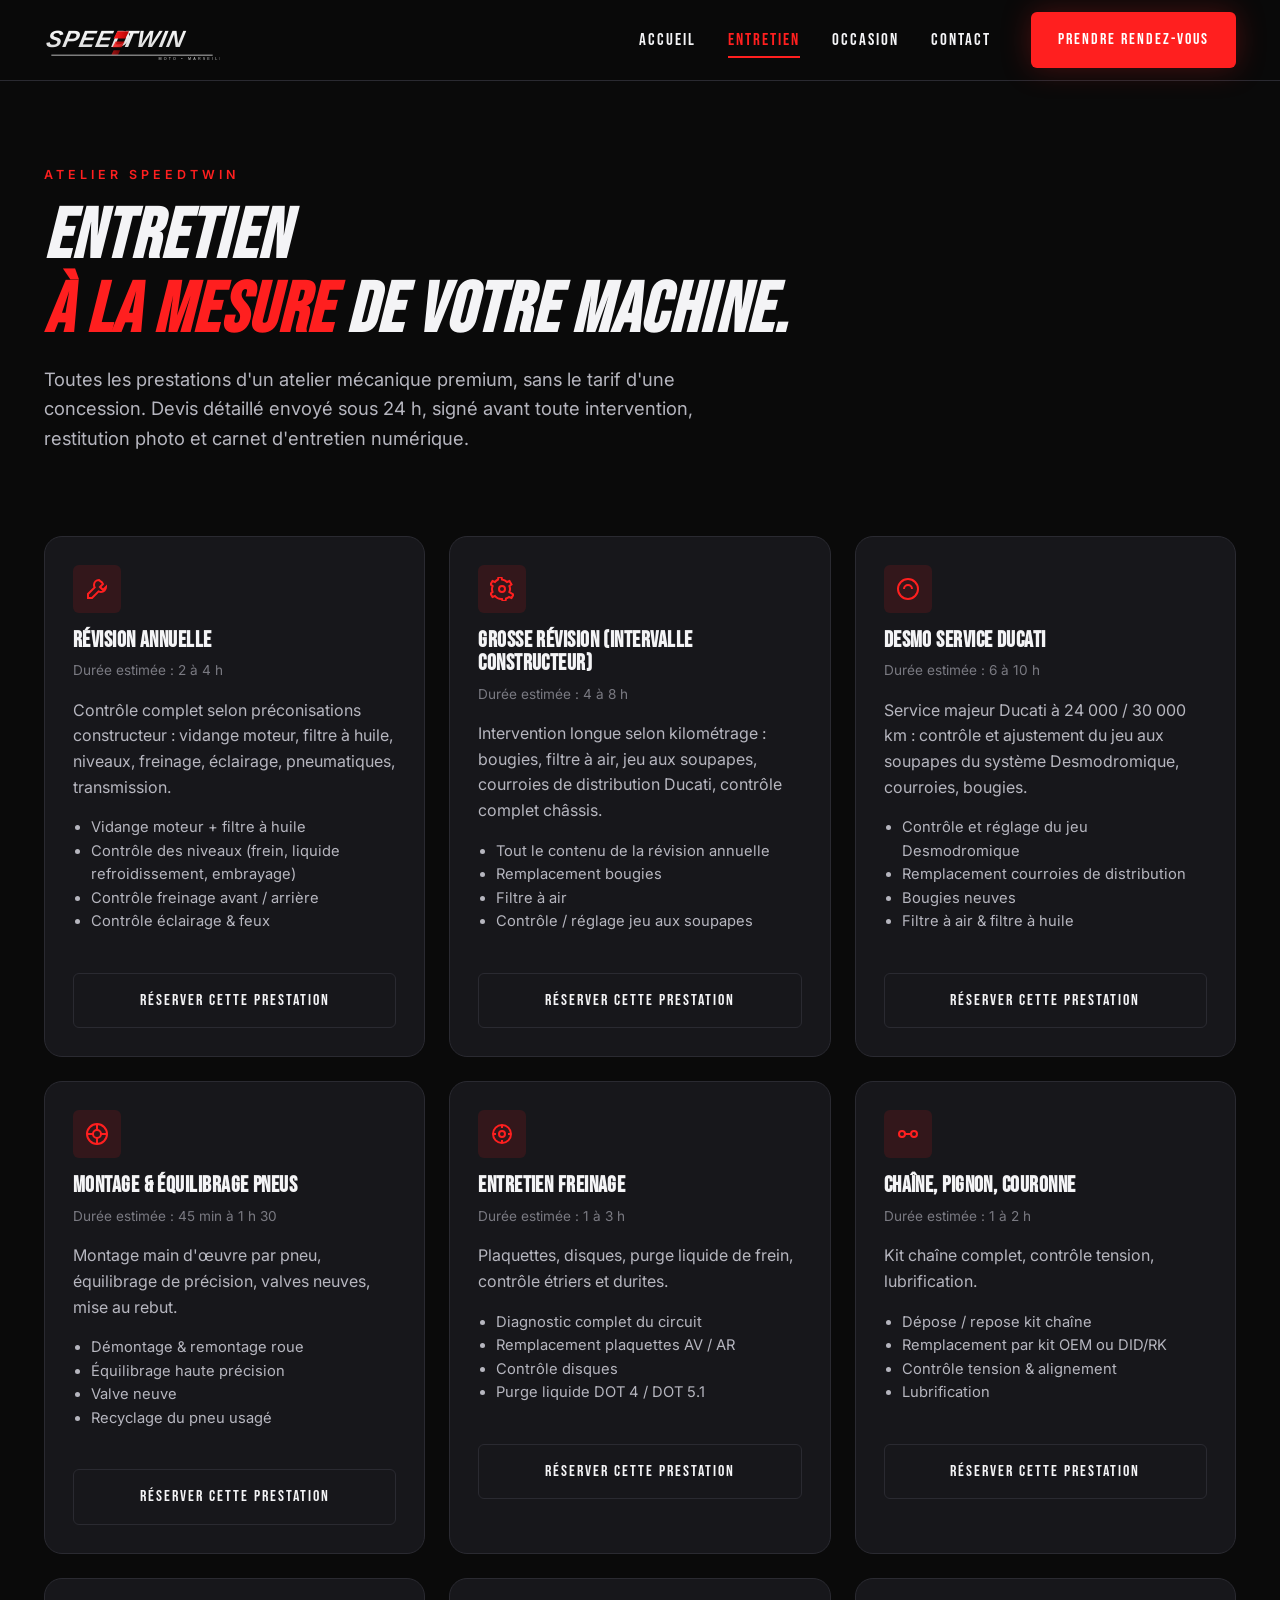
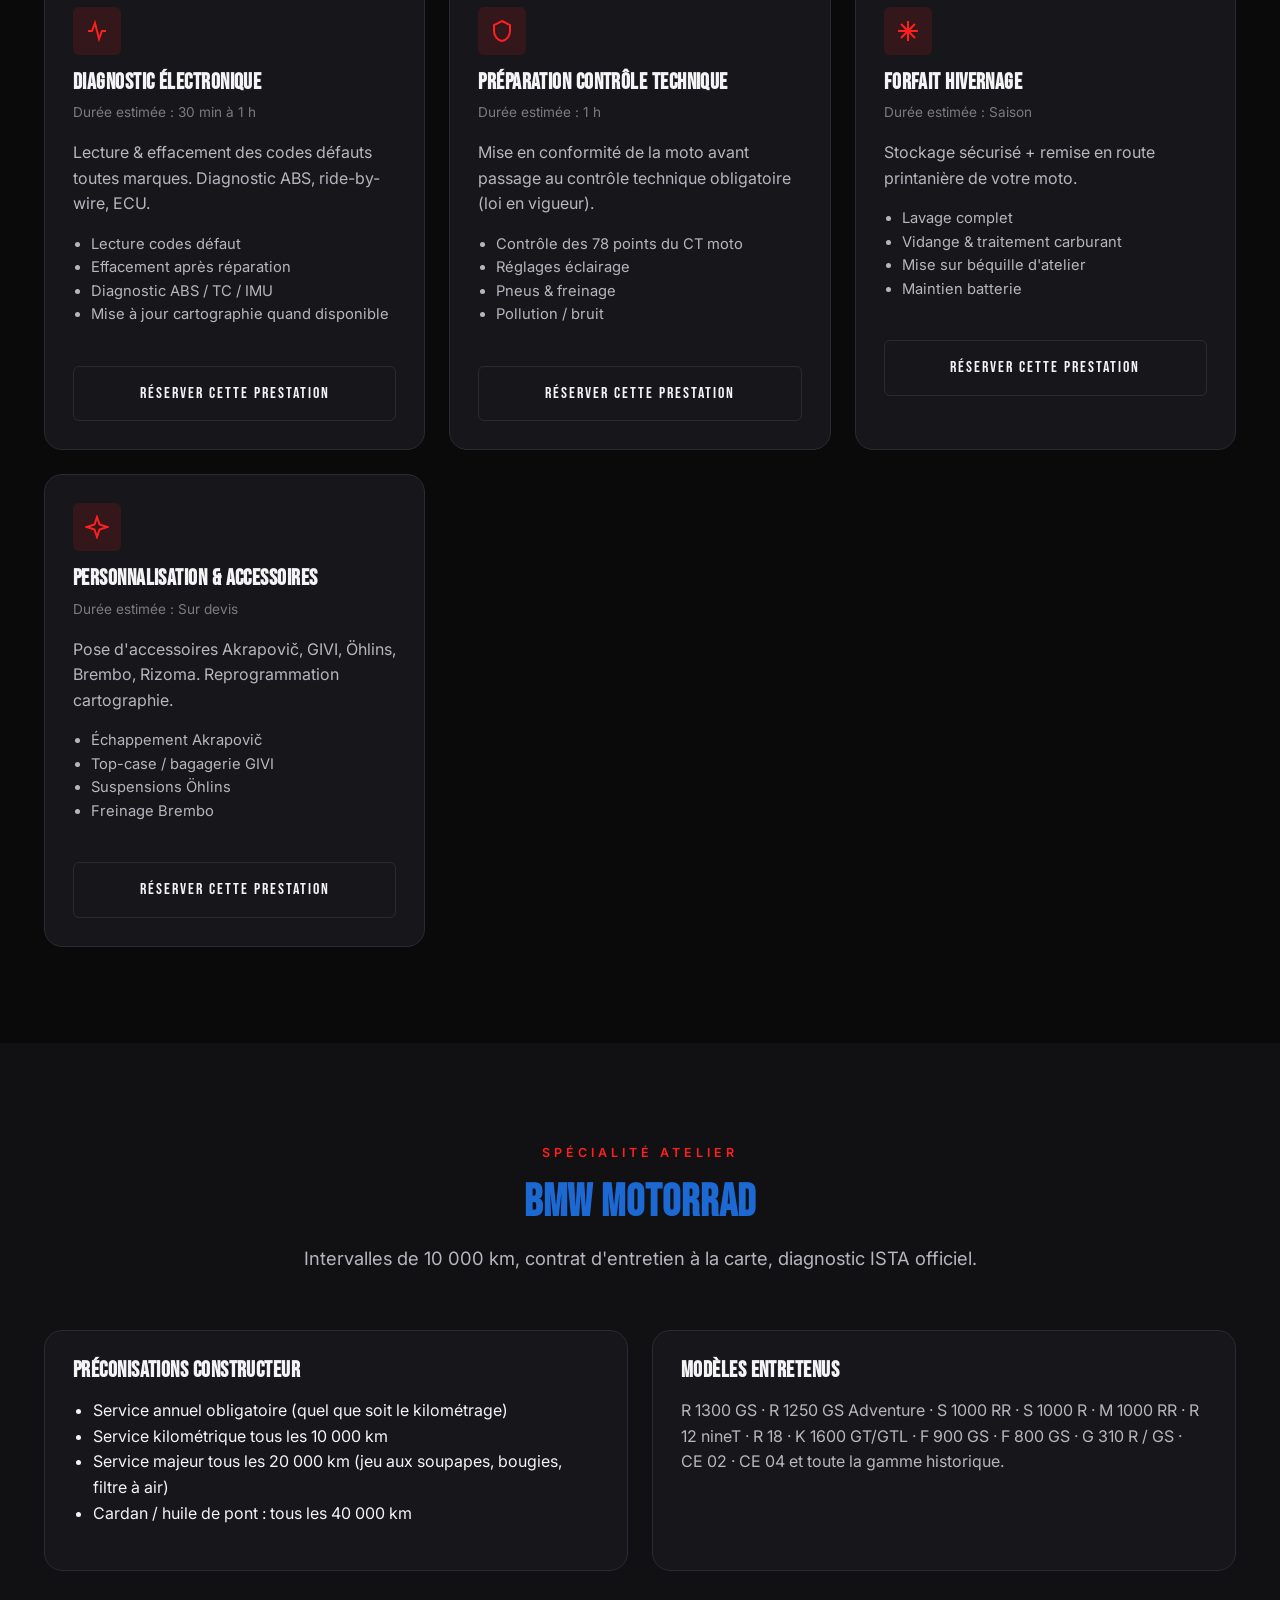
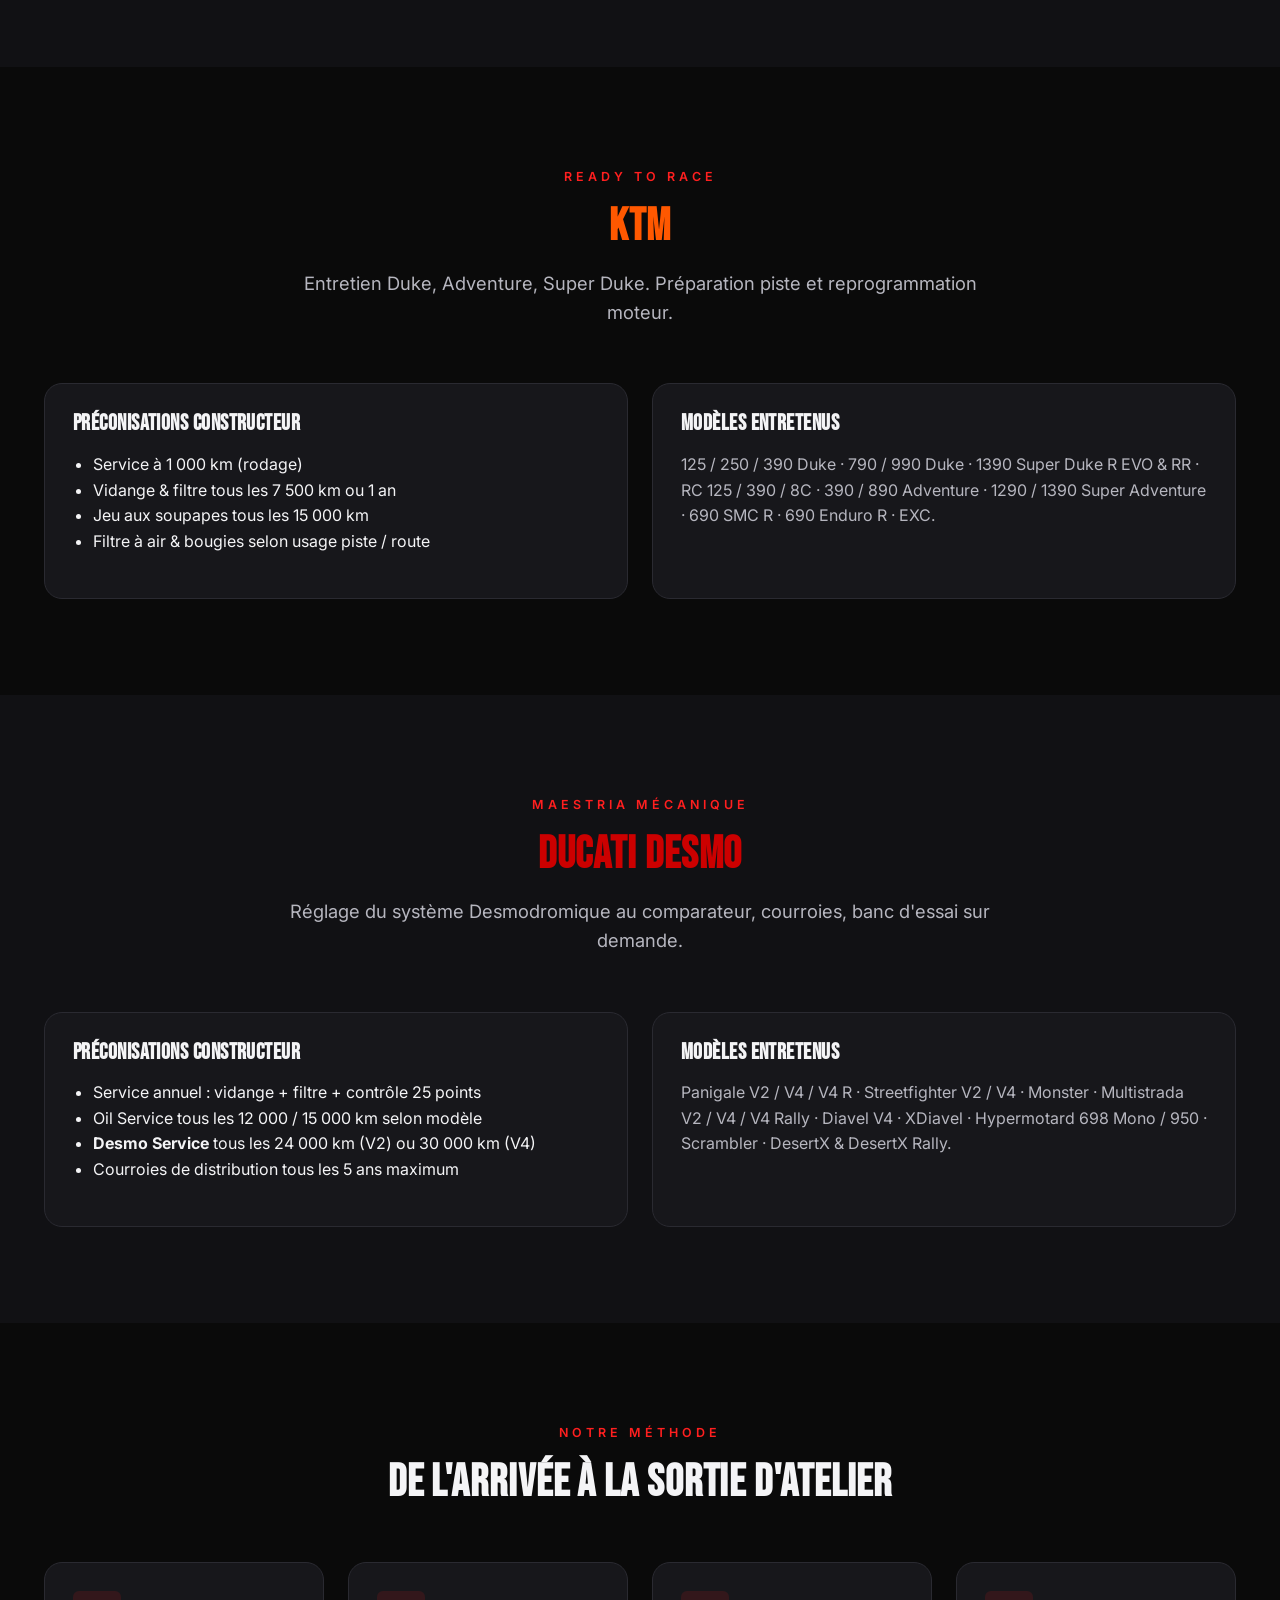
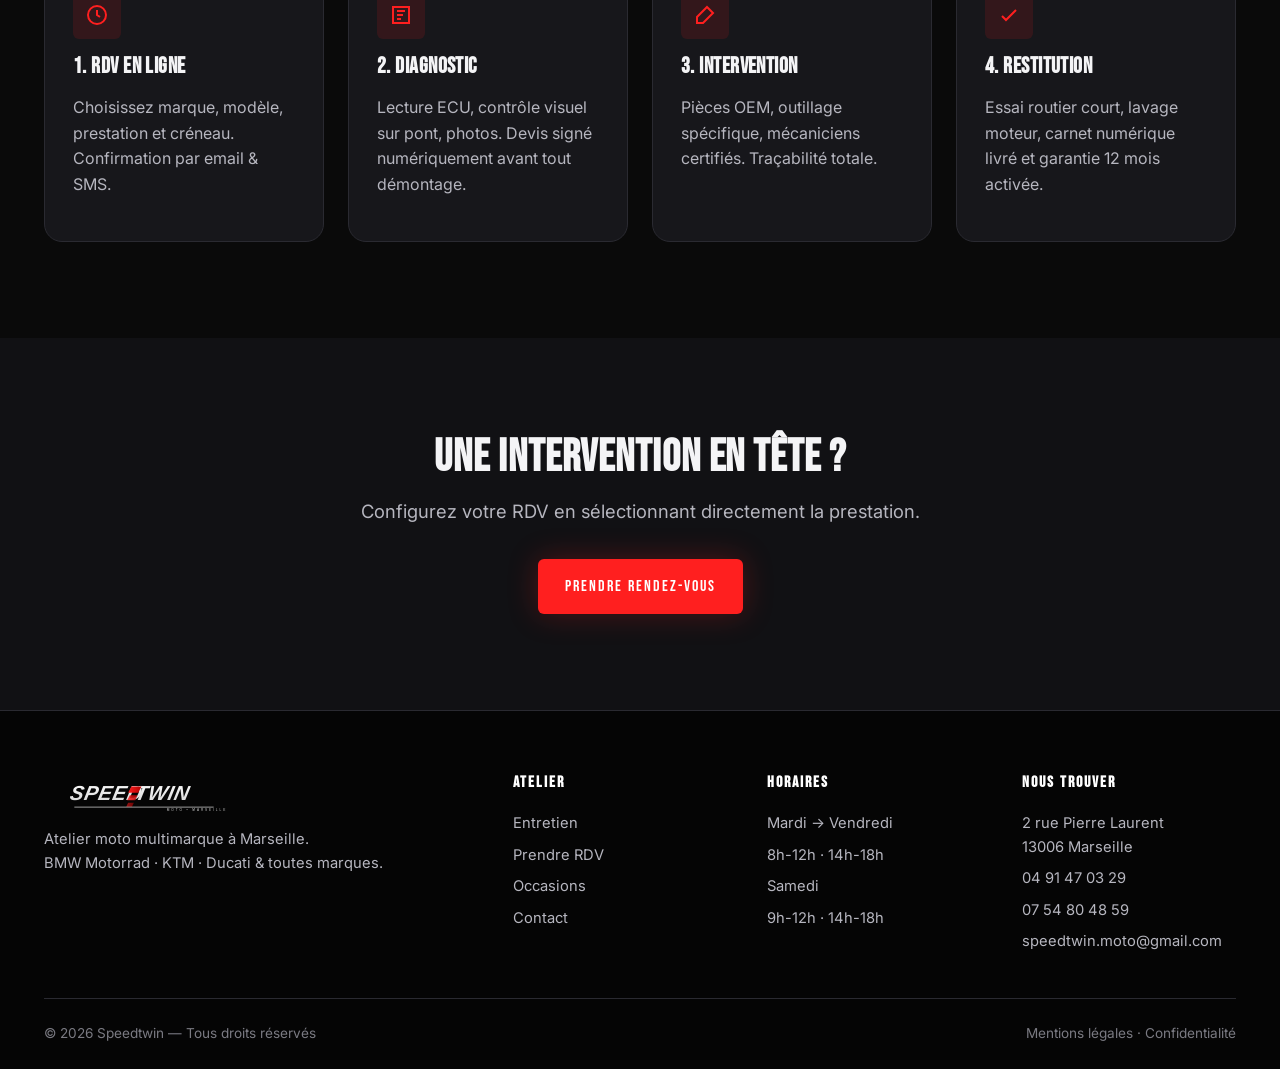
==== commit f0c93682: "Vue semaine pour le planning RDV et retrait des prix sur prestations - Etape 4 du wizard remplace in" ====
--- a/entretien.html
+++ b/entretien.html
@@ -67,7 +67,7 @@
         <h1>Entretien<br><span class="text-accent" style="font-style:italic;">à la mesure</span> de votre machine.</h1>
         <p class="lead mt-2">
           Toutes les prestations d'un atelier mécanique premium, sans le tarif d'une concession.
-          Tarifs forfaitaires affichés, devis signé avant intervention, restitution photo et carnet d'entretien numérique.
+          Devis détaillé envoyé sous 24 h, signé avant toute intervention, restitution photo et carnet d'entretien numérique.
         </p>
       </div>
     </section>
@@ -269,10 +269,7 @@
           '<ul style="padding-left:18px;margin-top:12px;color:var(--color-text-dim);font-size:0.92rem;">' +
             s.includes.slice(0,4).map(i => '<li>' + i + '</li>').join('') +
           '</ul>' +
-          (s.priceFrom > 0
-            ? '<div class="card__price"><small>à partir de</small>' + s.priceFrom + ' €</div>'
-            : '<div class="card__price"><small>sur</small>devis</div>') +
-          '<a href="rendez-vous.html?service=' + s.id + '" class="btn btn--ghost btn--block mt-3">Réserver</a>';
+          '<a href="rendez-vous.html?service=' + s.id + '" class="btn btn--ghost btn--block mt-3">Réserver cette prestation</a>';
         sg.appendChild(card);
       });
     }
--- a/assets/css/style.css
+++ b/assets/css/style.css
@@ -449,16 +449,111 @@
   gap: 8px;
 }
 .slot {
-  padding: 12px; text-align: center;
+  padding: 10px 8px; text-align: center;
   border: 1px solid var(--color-border);
   border-radius: var(--radius-sm);
   background: var(--color-bg-2);
   cursor: pointer;
   font-variant-numeric: tabular-nums;
+  font-size: 0.92rem;
+  transition: background .15s var(--ease), border-color .15s var(--ease), color .15s var(--ease);
 }
 .slot:hover { border-color: var(--color-accent); }
 .slot.is-selected { background: var(--color-accent); border-color: var(--color-accent); color: #fff; }
-.slot[disabled], .slot.disabled { opacity: 0.3; pointer-events: none; }
+.slot[disabled], .slot.disabled { opacity: 0.3; pointer-events: none; text-decoration: line-through; }
+
+/* --- Week planning view --- */
+.week { margin-top: 8px; }
+.week__head {
+  display: flex; align-items: center; justify-content: space-between;
+  gap: 16px; margin-bottom: 20px; flex-wrap: wrap;
+}
+.week__title {
+  font-family: var(--font-display);
+  font-size: 1.15rem; letter-spacing: 2px;
+  color: #fff;
+  text-transform: uppercase;
+}
+.week__nav {
+  display: flex; gap: 8px;
+}
+.week__nav button {
+  padding: 8px 14px;
+  border: 1px solid var(--color-border);
+  border-radius: var(--radius-sm);
+  background: var(--color-bg-2);
+  color: var(--color-text);
+  font-size: 0.85rem;
+  font-family: var(--font-display);
+  letter-spacing: 1.5px;
+  cursor: pointer;
+  transition: border-color .15s var(--ease), color .15s var(--ease);
+}
+.week__nav button:hover:not([disabled]) { border-color: var(--color-accent); color: var(--color-accent); }
+.week__nav button[disabled] { opacity: 0.35; cursor: not-allowed; }
+
+.week__grid {
+  display: grid;
+  grid-template-columns: repeat(7, minmax(0, 1fr));
+  gap: 10px;
+}
+@media (max-width: 980px) { .week__grid { grid-template-columns: repeat(3, 1fr); } }
+@media (max-width: 640px)  { .week__grid { grid-template-columns: repeat(2, 1fr); } }
+@media (max-width: 420px)  { .week__grid { grid-template-columns: 1fr; } }
+
+.week__day {
+  background: var(--color-bg-2);
+  border: 1px solid var(--color-border);
+  border-radius: var(--radius-md);
+  padding: 14px 10px;
+  display: flex; flex-direction: column; gap: 10px;
+  min-height: 200px;
+}
+.week__day--today {
+  border-color: var(--color-accent);
+  box-shadow: 0 0 0 1px var(--color-accent);
+}
+.week__day--closed { opacity: 0.55; }
+.week__day h4 {
+  font-family: var(--font-display);
+  font-size: 0.95rem;
+  letter-spacing: 1.5px;
+  text-align: center;
+  margin: 0;
+  padding-bottom: 8px;
+  border-bottom: 1px solid var(--color-border);
+  color: var(--color-text);
+  text-transform: uppercase;
+}
+.week__day h4 small {
+  display: block;
+  font-size: 1.4rem;
+  font-weight: 700;
+  color: #fff;
+  margin-top: 4px;
+}
+.week__day--today h4 small { color: var(--color-accent); }
+.week__slots {
+  display: flex; flex-direction: column; gap: 6px;
+  flex: 1;
+}
+.week__slots .slot { padding: 8px 6px; font-size: 0.88rem; }
+.week__closed {
+  display: flex; align-items: center; justify-content: center;
+  flex: 1;
+  font-size: 0.82rem;
+  letter-spacing: 2px;
+  text-transform: uppercase;
+  color: var(--color-text-muted);
+  font-family: var(--font-display);
+}
+.week__count {
+  text-align: center;
+  font-size: 0.72rem;
+  color: var(--color-text-muted);
+  letter-spacing: 1px;
+  text-transform: uppercase;
+}
 
 /* --- 12. Sections variants --- */
 .section--alt { background: var(--color-bg-2); }
